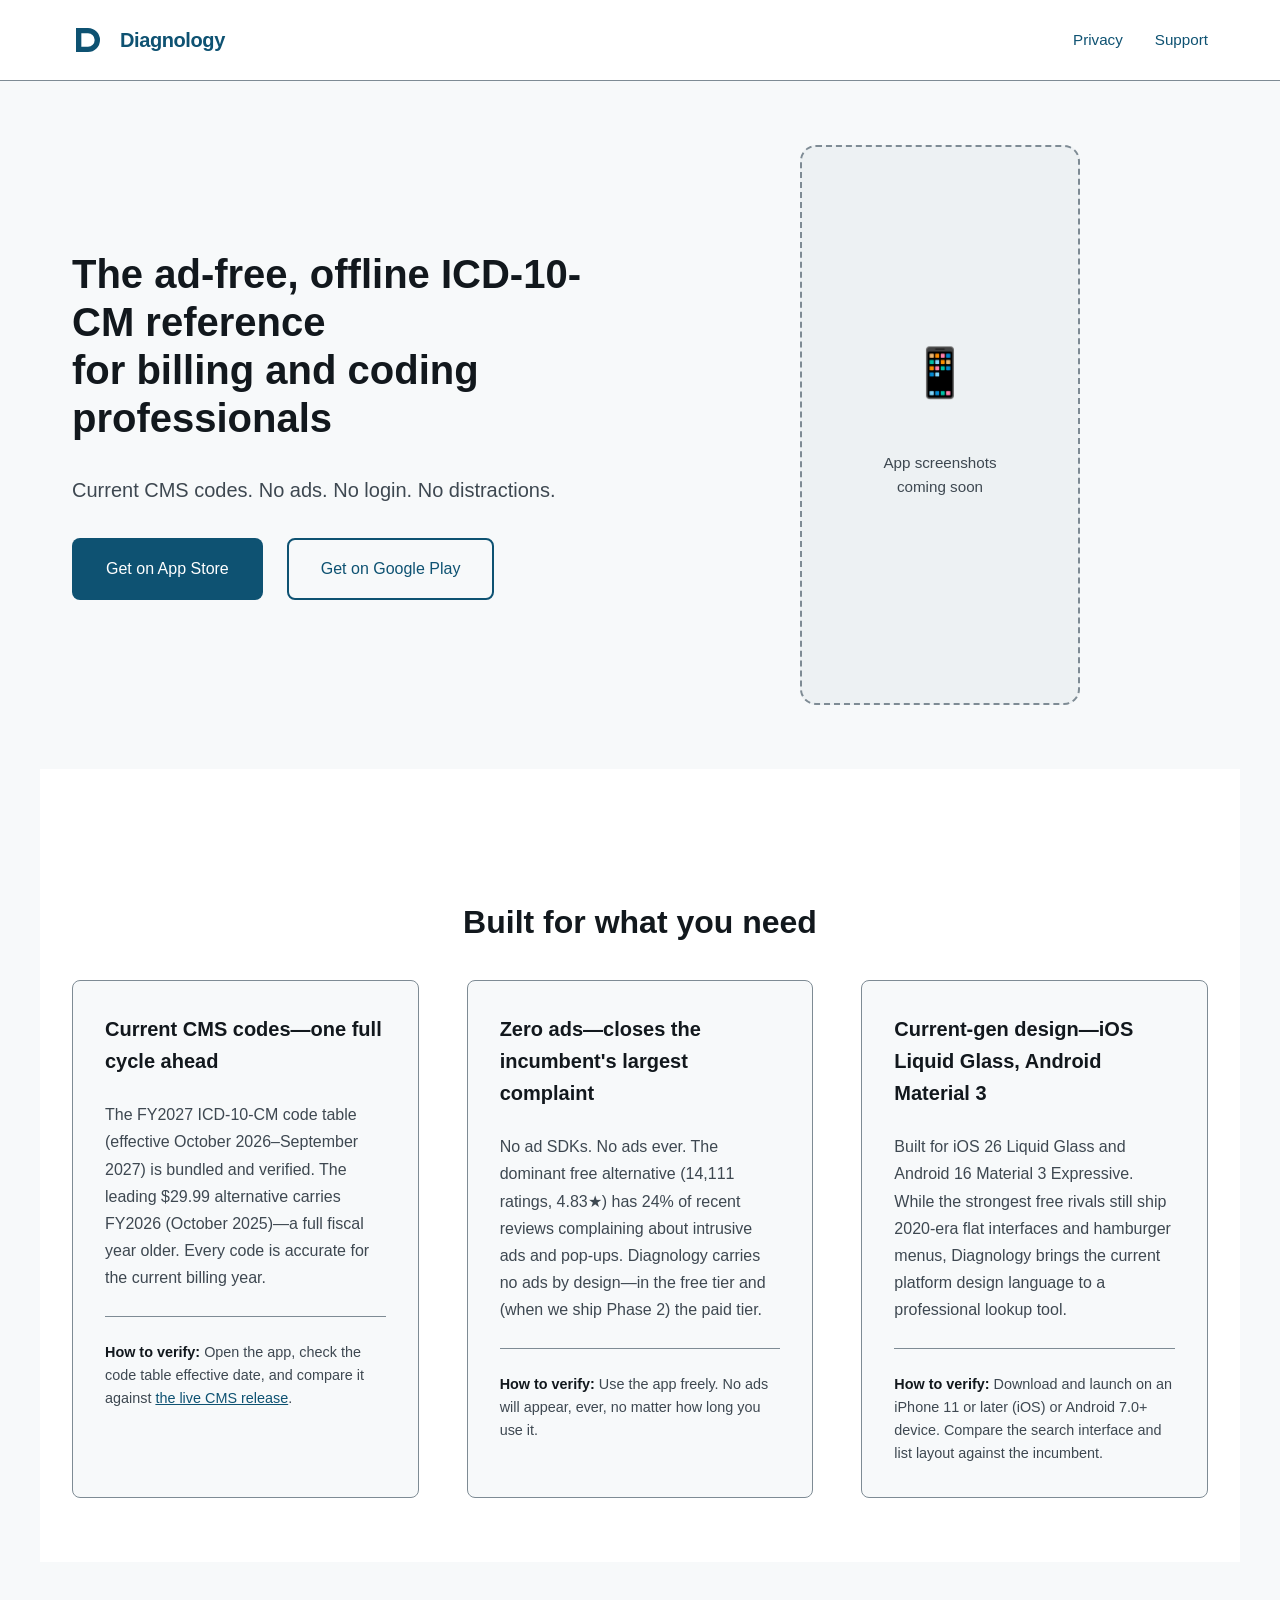
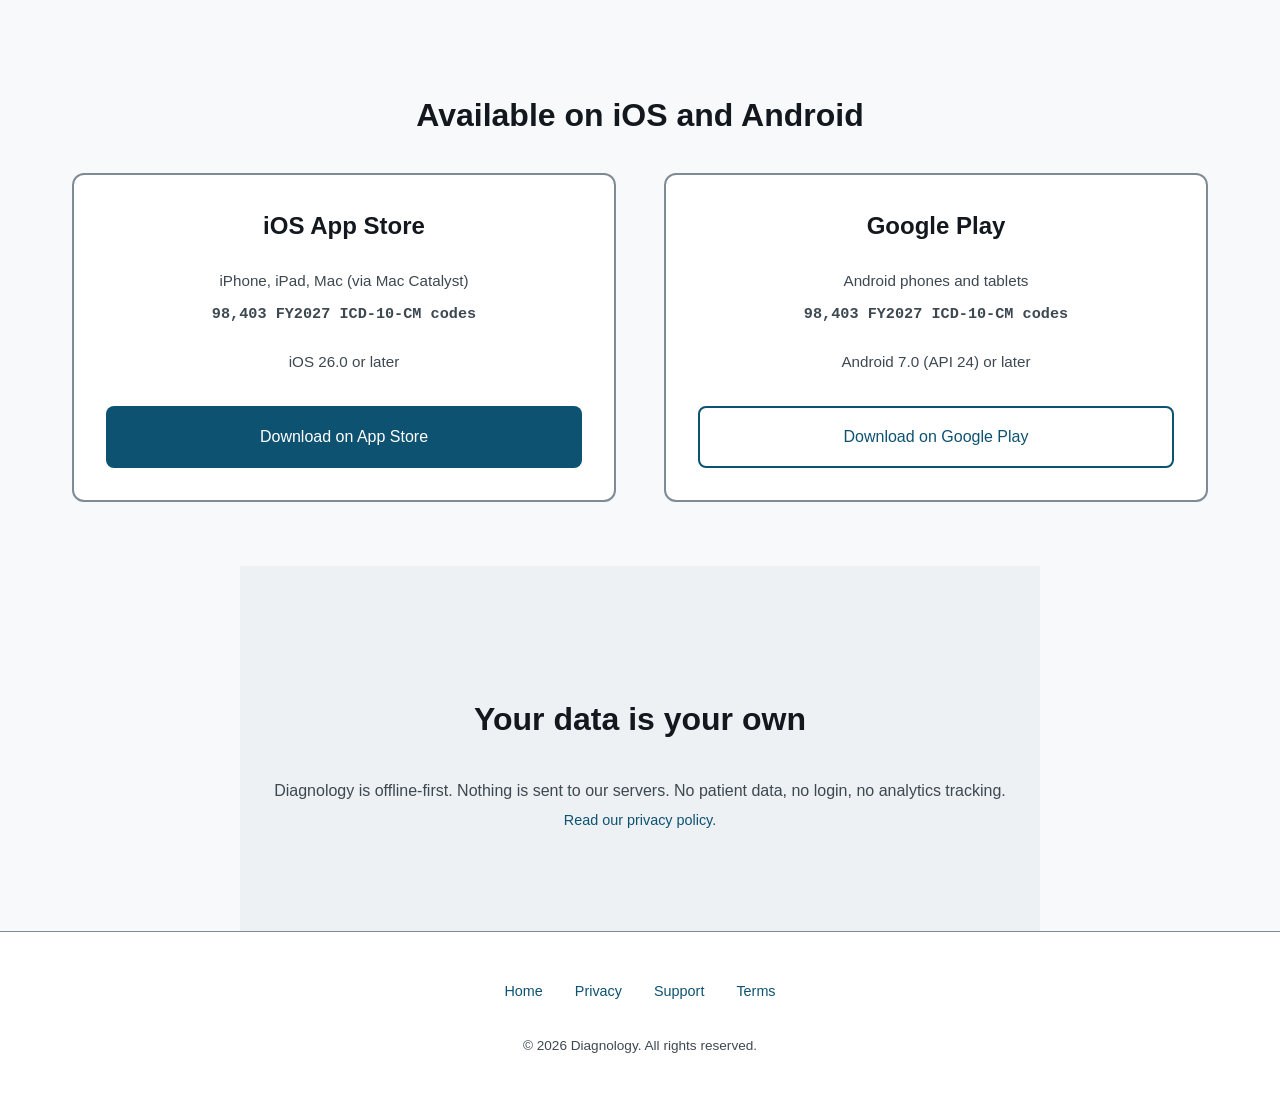
==== index.html @ 4ceb3aea "Diagnology: home, privacy, support and terms pages" ====
<!DOCTYPE html>
<html lang="en">
<head>
    <meta charset="UTF-8">
    <meta name="viewport" content="width=device-width, initial-scale=1.0">
    <title>Diagnology – ICD-10-CM Code Finder & Reference</title>
    <meta name="description" content="Ad-free, offline ICD-10-CM diagnosis code lookup with the latest CMS code table. For billing and coding professionals.">
    <meta property="og:title" content="Diagnology – ICD-10-CM Code Finder & Reference">
    <meta property="og:description" content="Ad-free, offline ICD-10-CM diagnosis code lookup with the latest CMS code table.">
    <meta property="og:type" content="website">
    <meta property="og:url" content="https://soloinc-projects.github.io/diagnology/">
    <meta name="twitter:card" content="summary_large_image">
    <meta name="twitter:title" content="Diagnology – ICD-10-CM Code Finder & Reference">
    <meta name="twitter:description" content="Ad-free, offline ICD-10-CM diagnosis code lookup with the latest CMS code table.">
    <link rel="canonical" href="https://soloinc-projects.github.io/diagnology/">
    <link rel="stylesheet" href="style.css">
    <link rel="icon" href="data:image/svg+xml,<svg xmlns='http://www.w3.org/2000/svg' viewBox='0 0 24 24'><circle cx='12' cy='12' r='11' fill='%230E5272'/><path fill='%23ffffff' fill-rule='evenodd' d='M3,3 H12 A9,9 0 0 1 12,21 H3 Z M7,7 H12 A5,5 0 0 1 12,17 H7 Z'/></svg>">
    <script type="application/ld+json">
    {
      "@context": "https://schema.org",
      "@type": "SoftwareApplication",
      "name": "Diagnology",
      "alternateName": "ICD-10-CM Code Finder & Reference",
      "description": "Ad-free, offline ICD-10-CM diagnosis code lookup with the latest CMS code table for billing and coding professionals",
      "url": "https://soloinc-projects.github.io/diagnology/",
      "applicationCategory": "MedicalApplication",
      "operatingSystem": ["iOS 26.0+", "Android 7.0+"],
      "offers": [
        {
          "@type": "Offer",
          "name": "Free",
          "price": "0",
          "priceCurrency": "USD",
          "url": "https://soloinc-projects.github.io/diagnology/"
        }
      ],
      "aggregateRating": {
        "@type": "AggregateRating",
        "@pending": true,
        "description": "Ratings will be available after launch"
      },
      "author": {
        "@type": "Organization",
        "name": "Diagnology"
      },
      "releaseDate": "2026-10-16"
    }
    </script>
</head>
<body>
    <header class="site-header">
        <nav class="nav-bar">
            <a href="/" class="logo-link" aria-label="Diagnology home">
                <svg class="logo" viewBox="0 0 24 24" aria-hidden="true">
                    <path fill="currentColor" fill-rule="evenodd" d="M3,3 H12 A9,9 0 0 1 12,21 H3 Z M7,7 H12 A5,5 0 0 1 12,17 H7 Z"/>
                </svg>
                <span class="logo-text">Diagnology</span>
            </a>
            <div class="nav-links">
                <a href="/privacy" class="nav-link">Privacy</a>
                <a href="/support" class="nav-link">Support</a>
            </div>
        </nav>
    </header>

    <main>
        <!-- Hero -->
        <section class="hero">
            <div class="hero-content">
                <h1 class="hero-headline">
                    The ad-free, offline ICD-10-CM reference<br>for billing and coding professionals
                </h1>
                <p class="hero-subheadline">
                    Current CMS codes. No ads. No login. No distractions.
                </p>
                <div class="cta-group">
                    <a href="#app-store-cta" class="cta-button cta-primary">Get on App Store</a>
                    <a href="#play-store-cta" class="cta-button cta-secondary">Get on Google Play</a>
                </div>
            </div>
            <div class="hero-visual">
                <div class="screenshot-placeholder">
                    <div class="placeholder-icon">📱</div>
                    <p>App screenshots<br/>coming soon</p>
                </div>
            </div>
        </section>

        <!-- Proof Points -->
        <section class="proof-points">
            <h2 class="section-title">Built for what you need</h2>

            <div class="proof-grid">
                <article class="proof-point">
                    <h3>Current CMS codes—one full cycle ahead</h3>
                    <p>
                        The FY2027 ICD-10-CM code table (effective October 2026–September 2027) is bundled and verified. The leading $29.99 alternative carries FY2026 (October 2025)—a full fiscal year older. Every code is accurate for the current billing year.
                    </p>
                    <div class="proof-meta">
                        <strong>How to verify:</strong> Open the app, check the code table effective date, and compare it against <a href="https://www.cdc.gov/icd/icd-10-cm" target="_blank" class="proof-link">the live CMS release</a>.
                    </div>
                </article>

                <article class="proof-point">
                    <h3>Zero ads—closes the incumbent's largest complaint</h3>
                    <p>
                        No ad SDKs. No ads ever. The dominant free alternative (14,111 ratings, 4.83★) has 24% of recent reviews complaining about intrusive ads and pop-ups. Diagnology carries no ads by design—in the free tier and (when we ship Phase 2) the paid tier.
                    </p>
                    <div class="proof-meta">
                        <strong>How to verify:</strong> Use the app freely. No ads will appear, ever, no matter how long you use it.
                    </div>
                </article>

                <article class="proof-point">
                    <h3>Current-gen design—iOS Liquid Glass, Android Material 3</h3>
                    <p>
                        Built for iOS 26 Liquid Glass and Android 16 Material 3 Expressive. While the strongest free rivals still ship 2020-era flat interfaces and hamburger menus, Diagnology brings the current platform design language to a professional lookup tool.
                    </p>
                    <div class="proof-meta">
                        <strong>How to verify:</strong> Download and launch on an iPhone 11 or later (iOS) or Android 7.0+ device. Compare the search interface and list layout against the incumbent.
                    </div>
                </article>
            </div>
        </section>

        <!-- Call to Action by Platform -->
        <section class="download-section">
            <h2 class="section-title">Available on iOS and Android</h2>

            <div class="download-cards">
                <div class="download-card">
                    <h3>iOS App Store</h3>
                    <p>iPhone, iPad, Mac (via Mac Catalyst)</p>
                    <p class="code-count">98,403 FY2027 ICD-10-CM codes</p>
                    <p class="requirements">iOS 26.0 or later</p>
                    <a id="app-store-cta" href="#" class="cta-button cta-primary cta-full">Download on App Store</a>
                </div>

                <div class="download-card">
                    <h3>Google Play</h3>
                    <p>Android phones and tablets</p>
                    <p class="code-count">98,403 FY2027 ICD-10-CM codes</p>
                    <p class="requirements">Android 7.0 (API 24) or later</p>
                    <a id="play-store-cta" href="#" class="cta-button cta-secondary cta-full">Download on Google Play</a>
                </div>
            </div>
        </section>

        <!-- Privacy Note -->
        <section class="privacy-note">
            <h2 class="section-title">Your data is your own</h2>
            <p>
                Diagnology is offline-first. Nothing is sent to our servers. No patient data, no login, no analytics tracking.
                <a href="/privacy" class="footer-link">Read our privacy policy.</a>
            </p>
        </section>
    </main>

    <footer class="site-footer">
        <nav class="footer-nav">
            <a href="/" class="footer-link">Home</a>
            <a href="/privacy" class="footer-link">Privacy</a>
            <a href="/support" class="footer-link">Support</a>
            <a href="/terms" class="footer-link">Terms</a>
        </nav>
        <p class="footer-copyright">
            © 2026 Diagnology. All rights reserved.
        </p>
    </footer>
</body>
</html>
---- style.css ----
/* Diagnology Landing Page – Design Tokens */

:root {
  /* Brand palette */
  --color-brand-100: #D7E9F2;
  --color-brand-300: #6FB6D9;
  --color-brand-500: #1578A3;
  --color-brand-700: #0E5272;
  --color-brand-900: #0A2F44;

  /* Neutral ramp */
  --color-neutral-0: #FFFFFF;
  --color-neutral-50: #F7F9FA;
  --color-neutral-100: #EDF1F3;
  --color-neutral-300: #C3CBD0;
  --color-neutral-500: #7E8B94;
  --color-neutral-600: #5E6A73;
  --color-neutral-700: #3E4851;
  --color-neutral-800: #2B3A42;
  --color-neutral-850: #1C242A;
  --color-neutral-900: #141A1F;
  --color-neutral-950: #12181D;
  --color-neutral-975: #0A0E11;

  /* Semantic colors – light theme (default) */
  --color-background: var(--color-neutral-50);
  --color-surface: var(--color-neutral-0);
  --color-surface-muted: var(--color-neutral-100);
  --color-border: var(--color-neutral-500);
  --color-text-primary: var(--color-neutral-950);
  --color-text-secondary: var(--color-neutral-700);
  --color-brand-primary: var(--color-brand-700);
  --color-on-brand: var(--color-neutral-0);
  --color-code-text: var(--color-neutral-800);

  /* Typography */
  --font-ui: "IBM Plex Sans", -apple-system, BlinkMacSystemFont, "Segoe UI", sans-serif;
  --font-code: "IBM Plex Mono", "Courier New", monospace;
  --font-weight-regular: 400;
  --font-weight-medium: 500;
  --font-weight-semibold: 600;

  /* Spacing */
  --space-xs: 0.5rem;
  --space-sm: 1rem;
  --space-md: 1.5rem;
  --space-lg: 2rem;
  --space-xl: 3rem;
  --space-2xl: 4rem;

  /* Sizing */
  --max-width: 1200px;
  --max-width-narrow: 800px;
}

/* Dark theme */
@media (prefers-color-scheme: dark) {
  :root {
    --color-background: var(--color-neutral-975);
    --color-surface: var(--color-neutral-900);
    --color-surface-muted: var(--color-neutral-850);
    --color-border: var(--color-neutral-600);
    --color-text-primary: #F3F6F7;
    --color-text-secondary: var(--color-neutral-300);
    --color-brand-primary: var(--color-brand-300);
    --color-on-brand: var(--color-neutral-975);
    --color-code-text: var(--color-neutral-300);
  }
}

/* Global */
* {
  box-sizing: border-box;
}

html {
  scroll-behavior: smooth;
}

body {
  margin: 0;
  padding: 0;
  font-family: var(--font-ui);
  font-size: 16px;
  line-height: 1.6;
  color: var(--color-text-primary);
  background-color: var(--color-background);
}

a {
  color: var(--color-brand-primary);
  text-decoration: none;
  transition: opacity 0.2s;
}

a:hover {
  opacity: 0.8;
}

a:active {
  opacity: 0.7;
}

/* Header & Navigation */
.site-header {
  background-color: var(--color-surface);
  border-bottom: 1px solid var(--color-border);
  position: sticky;
  top: 0;
  z-index: 100;
}

.nav-bar {
  display: flex;
  justify-content: space-between;
  align-items: center;
  max-width: var(--max-width);
  margin: 0 auto;
  padding: var(--space-md) var(--space-lg);
  gap: var(--space-xl);
}

.logo-link {
  display: flex;
  align-items: center;
  gap: var(--space-sm);
  font-weight: var(--font-weight-semibold);
  color: var(--color-brand-primary);
  font-size: 1.25rem;
  letter-spacing: -0.02em;
}

.logo {
  width: 32px;
  height: 32px;
  color: var(--color-brand-primary);
}

.nav-links {
  display: flex;
  gap: var(--space-lg);
}

.nav-link {
  font-size: 0.95rem;
  font-weight: var(--font-weight-medium);
}

/* Main Content */
main {
  max-width: var(--max-width);
  margin: 0 auto;
}

/* Hero Section */
.hero {
  display: grid;
  grid-template-columns: 1fr 1fr;
  gap: var(--space-2xl);
  align-items: center;
  padding: var(--space-2xl) var(--space-lg);
}

.hero-content {
  display: flex;
  flex-direction: column;
  gap: var(--space-lg);
}

.hero-headline {
  font-size: 2.5rem;
  font-weight: var(--font-weight-semibold);
  line-height: 1.2;
  margin: 0;
  color: var(--color-text-primary);
}

.hero-subheadline {
  font-size: 1.25rem;
  color: var(--color-text-secondary);
  margin: 0;
  font-weight: var(--font-weight-regular);
}

.cta-group {
  display: flex;
  gap: var(--space-md);
  flex-wrap: wrap;
}

.cta-button {
  display: inline-block;
  padding: var(--space-sm) var(--space-lg);
  border-radius: 0.5rem;
  font-weight: var(--font-weight-medium);
  font-size: 1rem;
  transition: all 0.2s;
  text-align: center;
  border: 2px solid transparent;
}

.cta-primary {
  background-color: var(--color-brand-primary);
  color: var(--color-on-brand);
}

.cta-primary:hover {
  opacity: 0.9;
  transform: translateY(-2px);
}

.cta-secondary {
  background-color: transparent;
  color: var(--color-brand-primary);
  border-color: var(--color-brand-primary);
}

.cta-secondary:hover {
  background-color: var(--color-brand-100);
}

.cta-full {
  width: 100%;
}

/* Hero Visual */
.hero-visual {
  display: flex;
  justify-content: center;
  align-items: center;
}

.screenshot-placeholder {
  display: flex;
  flex-direction: column;
  justify-content: center;
  align-items: center;
  gap: var(--space-md);
  width: 280px;
  height: 560px;
  border: 2px dashed var(--color-border);
  border-radius: 1rem;
  background-color: var(--color-surface-muted);
  color: var(--color-text-secondary);
  font-size: 0.95rem;
  text-align: center;
}

.placeholder-icon {
  font-size: 3rem;
}

/* Section Title */
.section-title {
  font-size: 2rem;
  font-weight: var(--font-weight-semibold);
  margin: var(--space-2xl) 0 var(--space-lg) 0;
  color: var(--color-text-primary);
  text-align: center;
}

/* Proof Points */
.proof-points {
  padding: var(--space-2xl) var(--space-lg);
  background-color: var(--color-surface);
}

.proof-grid {
  display: grid;
  grid-template-columns: repeat(auto-fit, minmax(300px, 1fr));
  gap: var(--space-xl);
  margin-top: var(--space-lg);
}

.proof-point {
  padding: var(--space-lg);
  border: 1px solid var(--color-border);
  border-radius: 0.5rem;
  background-color: var(--color-background);
}

.proof-point h3 {
  margin: 0 0 var(--space-md) 0;
  font-size: 1.25rem;
  font-weight: var(--font-weight-semibold);
  color: var(--color-text-primary);
}

.proof-point p {
  margin: 0 0 var(--space-md) 0;
  color: var(--color-text-secondary);
  line-height: 1.7;
}

.proof-meta {
  font-size: 0.9rem;
  color: var(--color-text-secondary);
  border-top: 1px solid var(--color-border);
  padding-top: var(--space-md);
  margin-top: var(--space-md);
}

.proof-meta strong {
  font-weight: var(--font-weight-semibold);
  color: var(--color-text-primary);
}

.proof-link {
  text-decoration: underline;
}

/* Download Section */
.download-section {
  padding: var(--space-2xl) var(--space-lg);
  background-color: var(--color-background);
}

.download-cards {
  display: grid;
  grid-template-columns: repeat(auto-fit, minmax(320px, 1fr));
  gap: var(--space-xl);
  margin-top: var(--space-lg);
}

.download-card {
  padding: var(--space-lg);
  border: 2px solid var(--color-border);
  border-radius: 0.75rem;
  background-color: var(--color-surface);
  text-align: center;
}

.download-card h3 {
  margin: 0 0 var(--space-md) 0;
  font-size: 1.5rem;
  font-weight: var(--font-weight-semibold);
  color: var(--color-text-primary);
}

.download-card p {
  margin: 0.5rem 0;
  color: var(--color-text-secondary);
  font-size: 0.95rem;
}

.code-count {
  font-family: var(--font-code);
  font-weight: var(--font-weight-semibold);
  color: var(--color-brand-primary);
}

.requirements {
  font-size: 0.85rem;
  color: var(--color-text-secondary);
  margin-top: var(--space-md) !important;
}

.download-card .cta-button {
  margin-top: var(--space-md);
}

/* Privacy Note */
.privacy-note {
  padding: var(--space-2xl) var(--space-lg);
  background-color: var(--color-surface-muted);
  text-align: center;
  max-width: var(--max-width-narrow);
  margin-left: auto;
  margin-right: auto;
}

.privacy-note p {
  margin: var(--space-lg) 0;
  color: var(--color-text-secondary);
  line-height: 1.8;
}

/* Footer */
.site-footer {
  padding: var(--space-xl) var(--space-lg);
  background-color: var(--color-surface);
  border-top: 1px solid var(--color-border);
  text-align: center;
}

.footer-nav {
  display: flex;
  justify-content: center;
  gap: var(--space-lg);
  flex-wrap: wrap;
  margin-bottom: var(--space-lg);
}

.footer-link {
  font-size: 0.9rem;
  color: var(--color-brand-primary);
  font-weight: var(--font-weight-medium);
}

.footer-copyright {
  margin: 0;
  font-size: 0.85rem;
  color: var(--color-text-secondary);
}

/* Responsive */
@media (max-width: 768px) {
  .hero {
    grid-template-columns: 1fr;
    padding: var(--space-xl) var(--space-md);
  }

  .hero-headline {
    font-size: 2rem;
  }

  .hero-subheadline {
    font-size: 1.1rem;
  }

  .nav-bar {
    padding: var(--space-md);
    gap: var(--space-lg);
  }

  .nav-links {
    gap: var(--space-md);
  }

  .cta-group {
    flex-direction: column;
  }

  .cta-button {
    width: 100%;
  }

  .section-title {
    font-size: 1.75rem;
  }

  .proof-grid {
    grid-template-columns: 1fr;
  }

  .download-cards {
    grid-template-columns: 1fr;
  }
}

@media (max-width: 480px) {
  .hero-headline {
    font-size: 1.75rem;
  }

  .hero-subheadline {
    font-size: 1rem;
  }

  .logo-text {
    display: none;
  }

  main {
    padding-left: var(--space-md);
    padding-right: var(--space-md);
  }
}
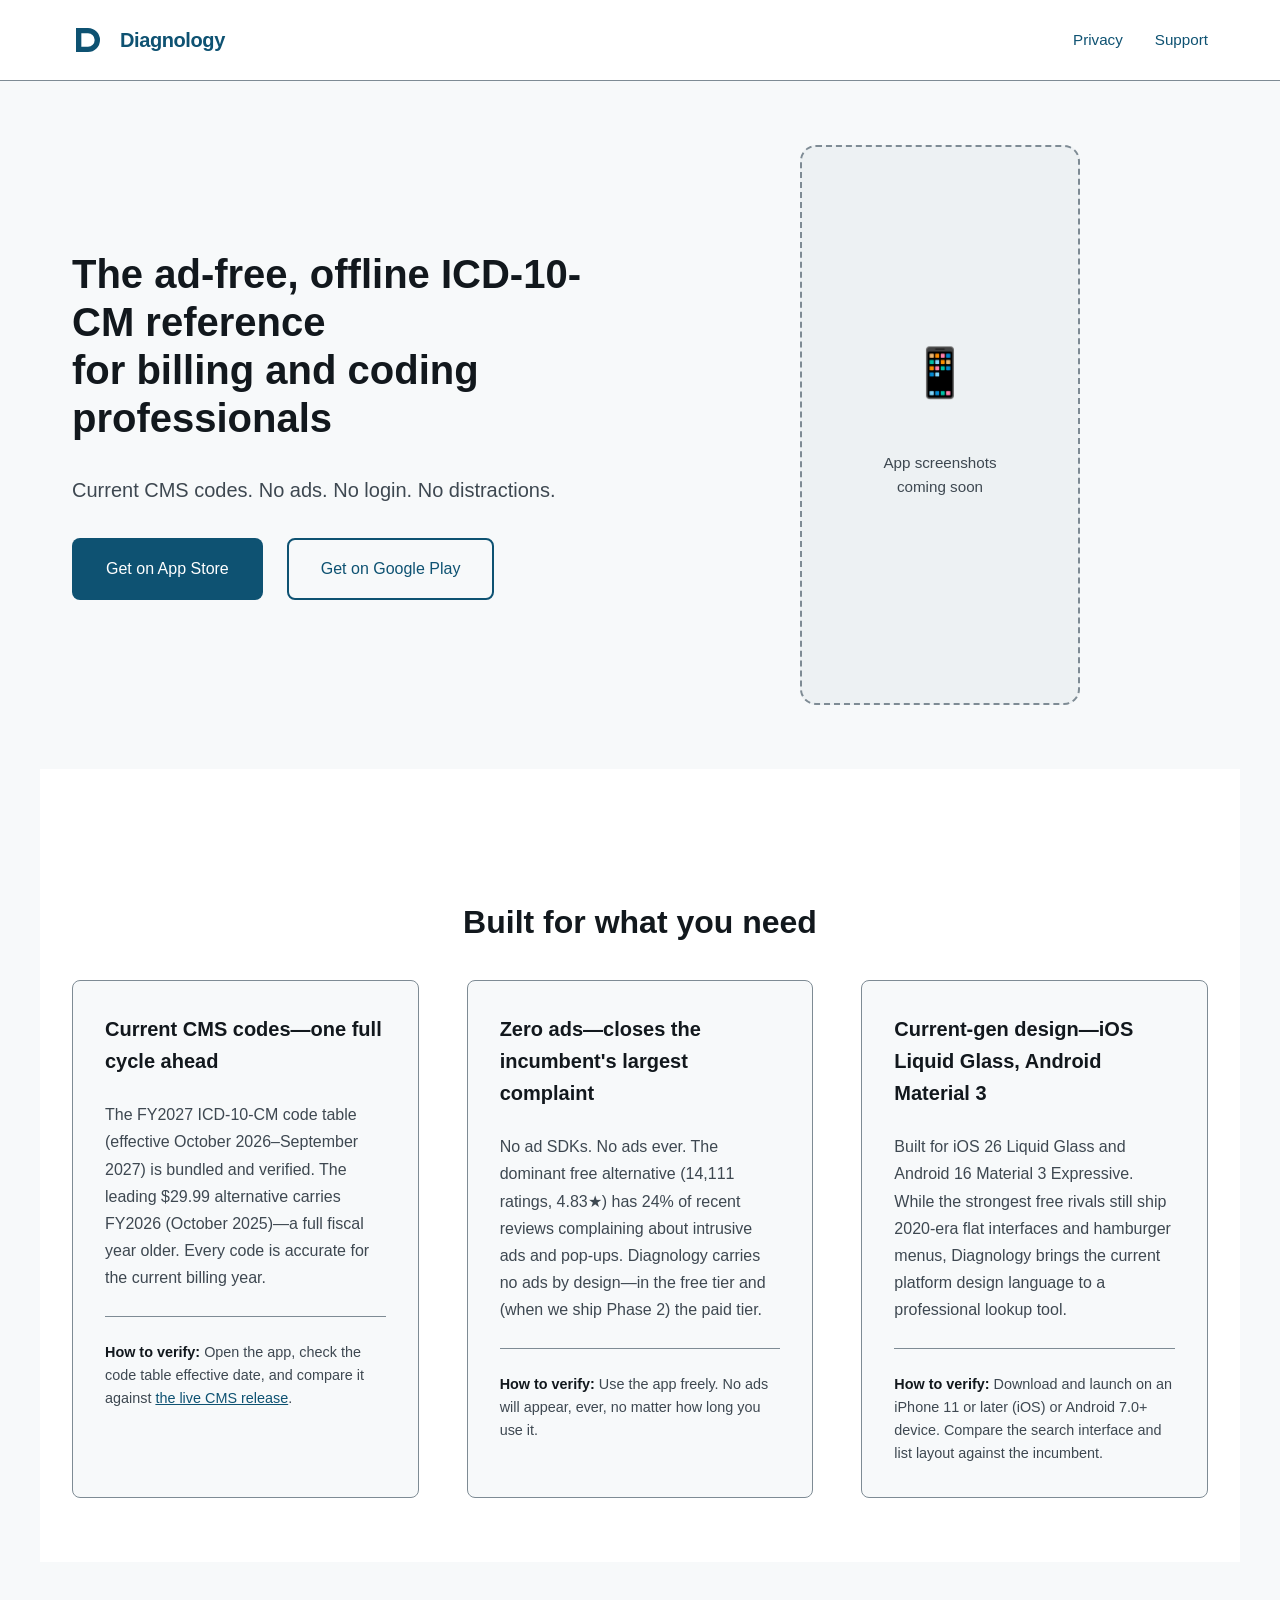
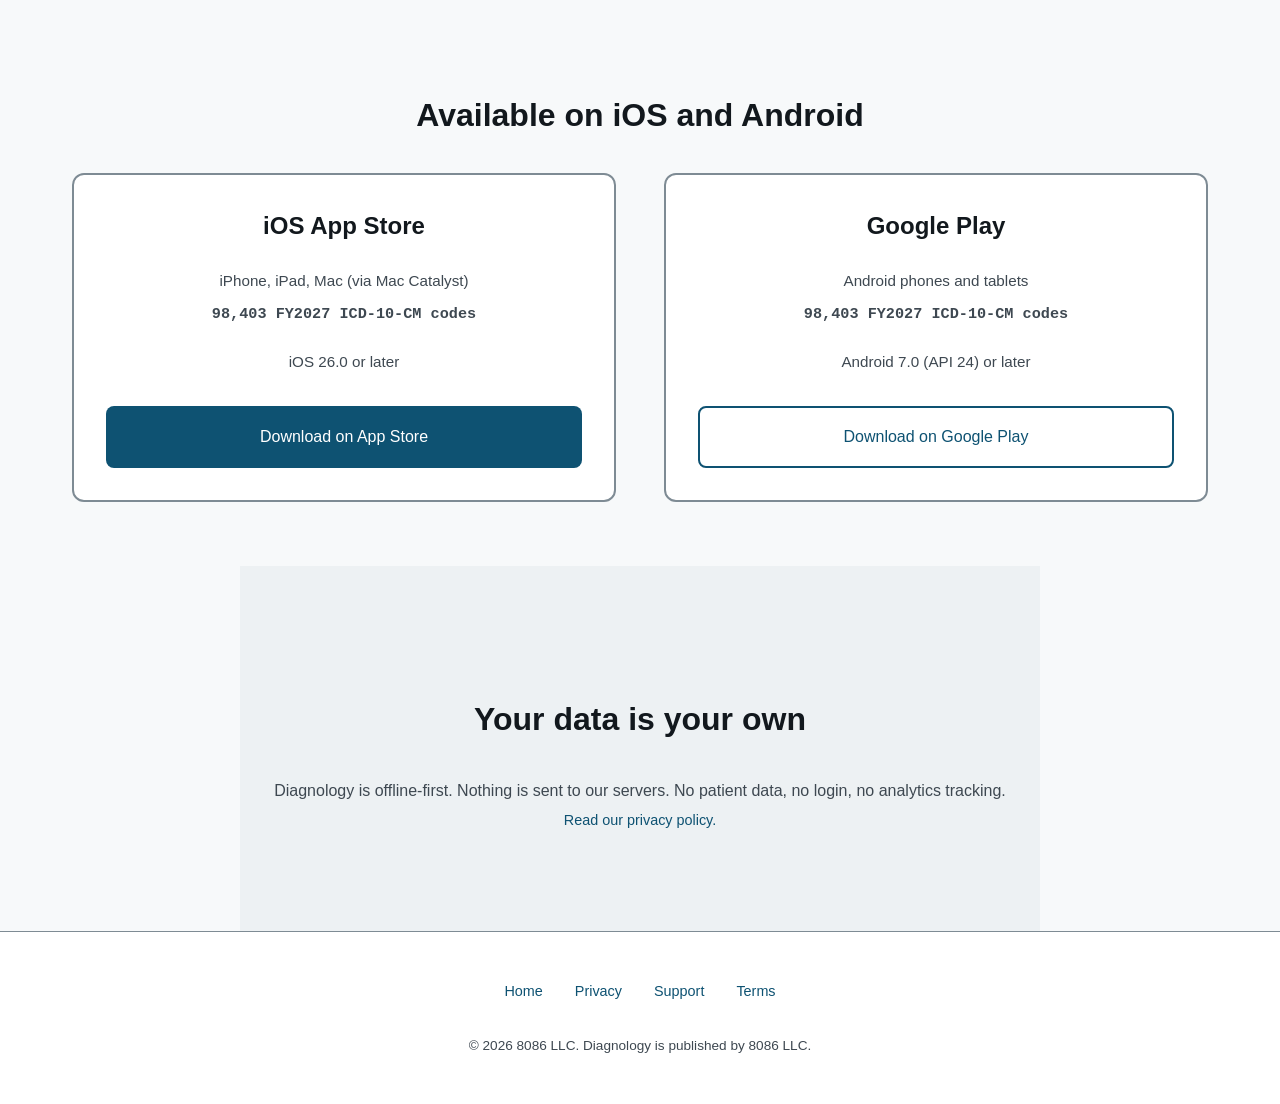
==== commit 22ac6b6a: "D3: privacy policy matches the build; links work under /diagnology/ The policy now names 8086 LLC an" ====
--- a/index.html
+++ b/index.html
@@ -50,15 +50,15 @@
 <body>
     <header class="site-header">
         <nav class="nav-bar">
-            <a href="/" class="logo-link" aria-label="Diagnology home">
+            <a href="./" class="logo-link" aria-label="Diagnology home">
                 <svg class="logo" viewBox="0 0 24 24" aria-hidden="true">
                     <path fill="currentColor" fill-rule="evenodd" d="M3,3 H12 A9,9 0 0 1 12,21 H3 Z M7,7 H12 A5,5 0 0 1 12,17 H7 Z"/>
                 </svg>
                 <span class="logo-text">Diagnology</span>
             </a>
             <div class="nav-links">
-                <a href="/privacy" class="nav-link">Privacy</a>
-                <a href="/support" class="nav-link">Support</a>
+                <a href="privacy.html" class="nav-link">Privacy</a>
+                <a href="support.html" class="nav-link">Support</a>
             </div>
         </nav>
     </header>
@@ -151,20 +151,20 @@
             <h2 class="section-title">Your data is your own</h2>
             <p>
                 Diagnology is offline-first. Nothing is sent to our servers. No patient data, no login, no analytics tracking.
-                <a href="/privacy" class="footer-link">Read our privacy policy.</a>
+                <a href="privacy.html" class="footer-link">Read our privacy policy.</a>
             </p>
         </section>
     </main>
 
     <footer class="site-footer">
         <nav class="footer-nav">
-            <a href="/" class="footer-link">Home</a>
-            <a href="/privacy" class="footer-link">Privacy</a>
-            <a href="/support" class="footer-link">Support</a>
-            <a href="/terms" class="footer-link">Terms</a>
+            <a href="./" class="footer-link">Home</a>
+            <a href="privacy.html" class="footer-link">Privacy</a>
+            <a href="support.html" class="footer-link">Support</a>
+            <a href="terms.html" class="footer-link">Terms</a>
         </nav>
         <p class="footer-copyright">
-            © 2026 Diagnology. All rights reserved.
+            © 2026 8086 LLC. Diagnology is published by 8086 LLC.
         </p>
     </footer>
 </body>
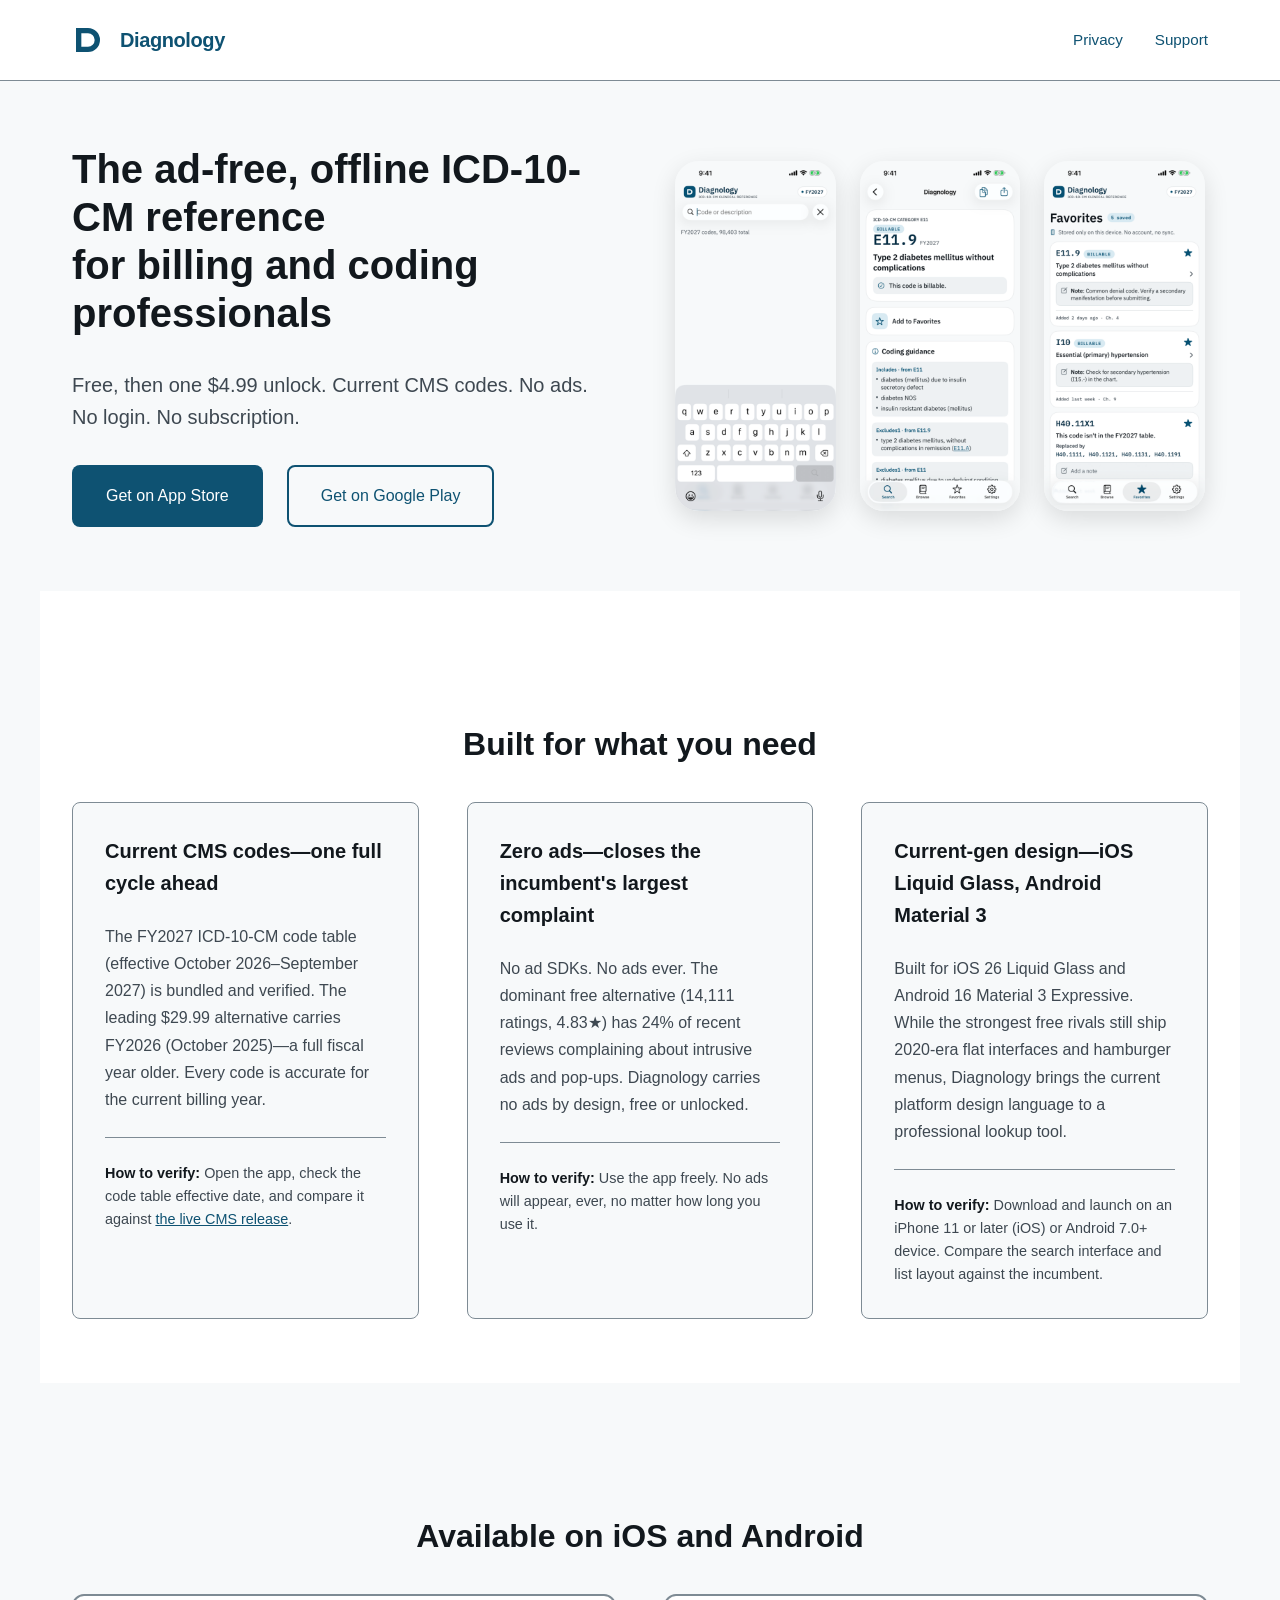
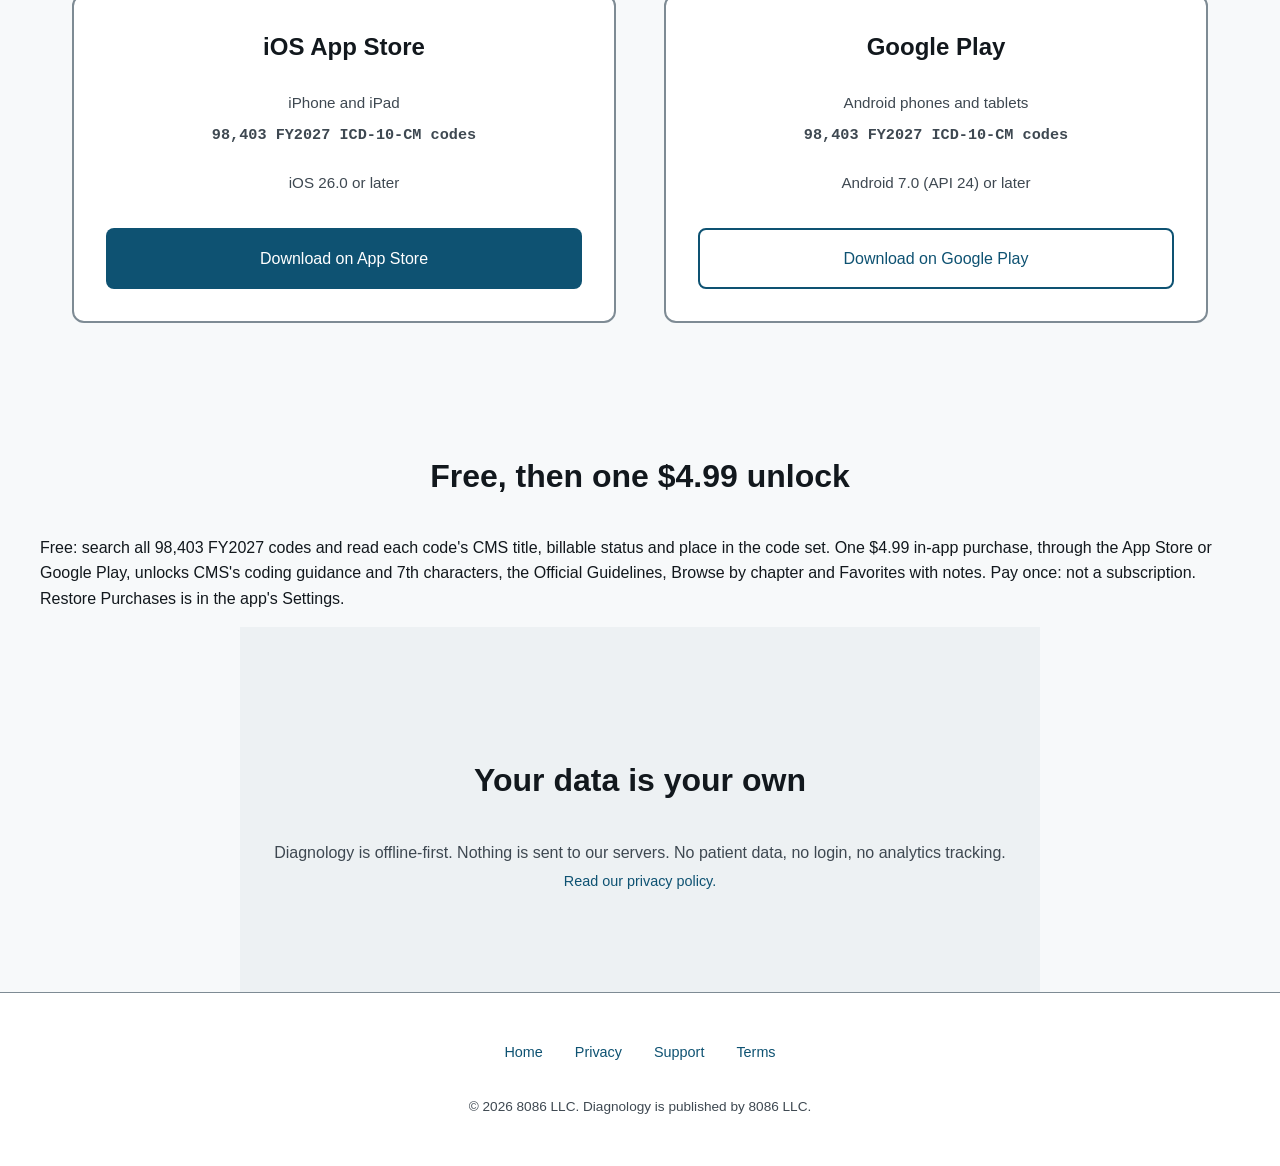
==== commit 2e8b4e2e: "Free, then one $4.99 unlock: price section, real screenshots, privacy page covers the purchase Drops" ====
--- a/index.html
+++ b/index.html
@@ -28,8 +28,15 @@
       "offers": [
         {
           "@type": "Offer",
-          "name": "Free",
+          "name": "Free download",
           "price": "0",
+          "priceCurrency": "USD",
+          "url": "https://soloinc-projects.github.io/diagnology/"
+        },
+        {
+          "@type": "Offer",
+          "name": "Diagnology Full Unlock (one-time in-app purchase)",
+          "price": "4.99",
           "priceCurrency": "USD",
           "url": "https://soloinc-projects.github.io/diagnology/"
         }
@@ -71,7 +78,7 @@
                     The ad-free, offline ICD-10-CM reference<br>for billing and coding professionals
                 </h1>
                 <p class="hero-subheadline">
-                    Current CMS codes. No ads. No login. No distractions.
+                    Free, then one $4.99 unlock. Current CMS codes. No ads. No login. No subscription.
                 </p>
                 <div class="cta-group">
                     <a href="#app-store-cta" class="cta-button cta-primary">Get on App Store</a>
@@ -79,9 +86,10 @@
                 </div>
             </div>
             <div class="hero-visual">
-                <div class="screenshot-placeholder">
-                    <div class="placeholder-icon">📱</div>
-                    <p>App screenshots<br/>coming soon</p>
+                <div class="screenshot-row">
+                    <img src="screenshots/01-search.png" width="230" height="500" alt="Diagnology's Search screen: the FY2027 code table, 98,403 codes, ready to search">
+                    <img src="screenshots/03-detail.png" width="230" height="500" alt="Code Detail for a code: its billable status and CMS's coding guidance (with the unlock)">
+                    <img src="screenshots/05-favorites.png" width="230" height="500" alt="Favorites with notes (with the unlock)">
                 </div>
             </div>
         </section>
@@ -104,7 +112,7 @@
                 <article class="proof-point">
                     <h3>Zero ads—closes the incumbent's largest complaint</h3>
                     <p>
-                        No ad SDKs. No ads ever. The dominant free alternative (14,111 ratings, 4.83★) has 24% of recent reviews complaining about intrusive ads and pop-ups. Diagnology carries no ads by design—in the free tier and (when we ship Phase 2) the paid tier.
+                        No ad SDKs. No ads ever. The dominant free alternative (14,111 ratings, 4.83★) has 24% of recent reviews complaining about intrusive ads and pop-ups. Diagnology carries no ads by design, free or unlocked.
                     </p>
                     <div class="proof-meta">
                         <strong>How to verify:</strong> Use the app freely. No ads will appear, ever, no matter how long you use it.
@@ -130,7 +138,7 @@
             <div class="download-cards">
                 <div class="download-card">
                     <h3>iOS App Store</h3>
-                    <p>iPhone, iPad, Mac (via Mac Catalyst)</p>
+                    <p>iPhone and iPad</p>
                     <p class="code-count">98,403 FY2027 ICD-10-CM codes</p>
                     <p class="requirements">iOS 26.0 or later</p>
                     <a id="app-store-cta" href="#" class="cta-button cta-primary cta-full">Download on App Store</a>
@@ -144,6 +152,12 @@
                     <a id="play-store-cta" href="#" class="cta-button cta-secondary cta-full">Download on Google Play</a>
                 </div>
             </div>
+        </section>
+
+        <!-- Price -->
+        <section class="section">
+            <h2 class="section-title">Free, then one $4.99 unlock</h2>
+            <p>Free: search all 98,403 FY2027 codes and read each code's CMS title, billable status and place in the code set. One $4.99 in-app purchase, through the App Store or Google Play, unlocks CMS's coding guidance and 7th characters, the Official Guidelines, Browse by chapter and Favorites with notes. Pay once: not a subscription. Restore Purchases is in the app's Settings.</p>
         </section>
 
         <!-- Privacy Note -->
--- a/style.css
+++ b/style.css
@@ -466,3 +466,18 @@
     padding-right: var(--space-md);
   }
 }
+
+/* Three screenshots of the built app in the hero, shot by the App Store screenshot test. */
+.screenshot-row {
+    display: flex;
+    gap: var(--space-md, 16px);
+    justify-content: center;
+    flex-wrap: wrap;
+}
+.screenshot-row img {
+    width: 30%;
+    max-width: 230px;
+    height: auto;
+    border-radius: 24px;
+    box-shadow: 0 8px 24px rgba(0, 0, 0, 0.12);
+}
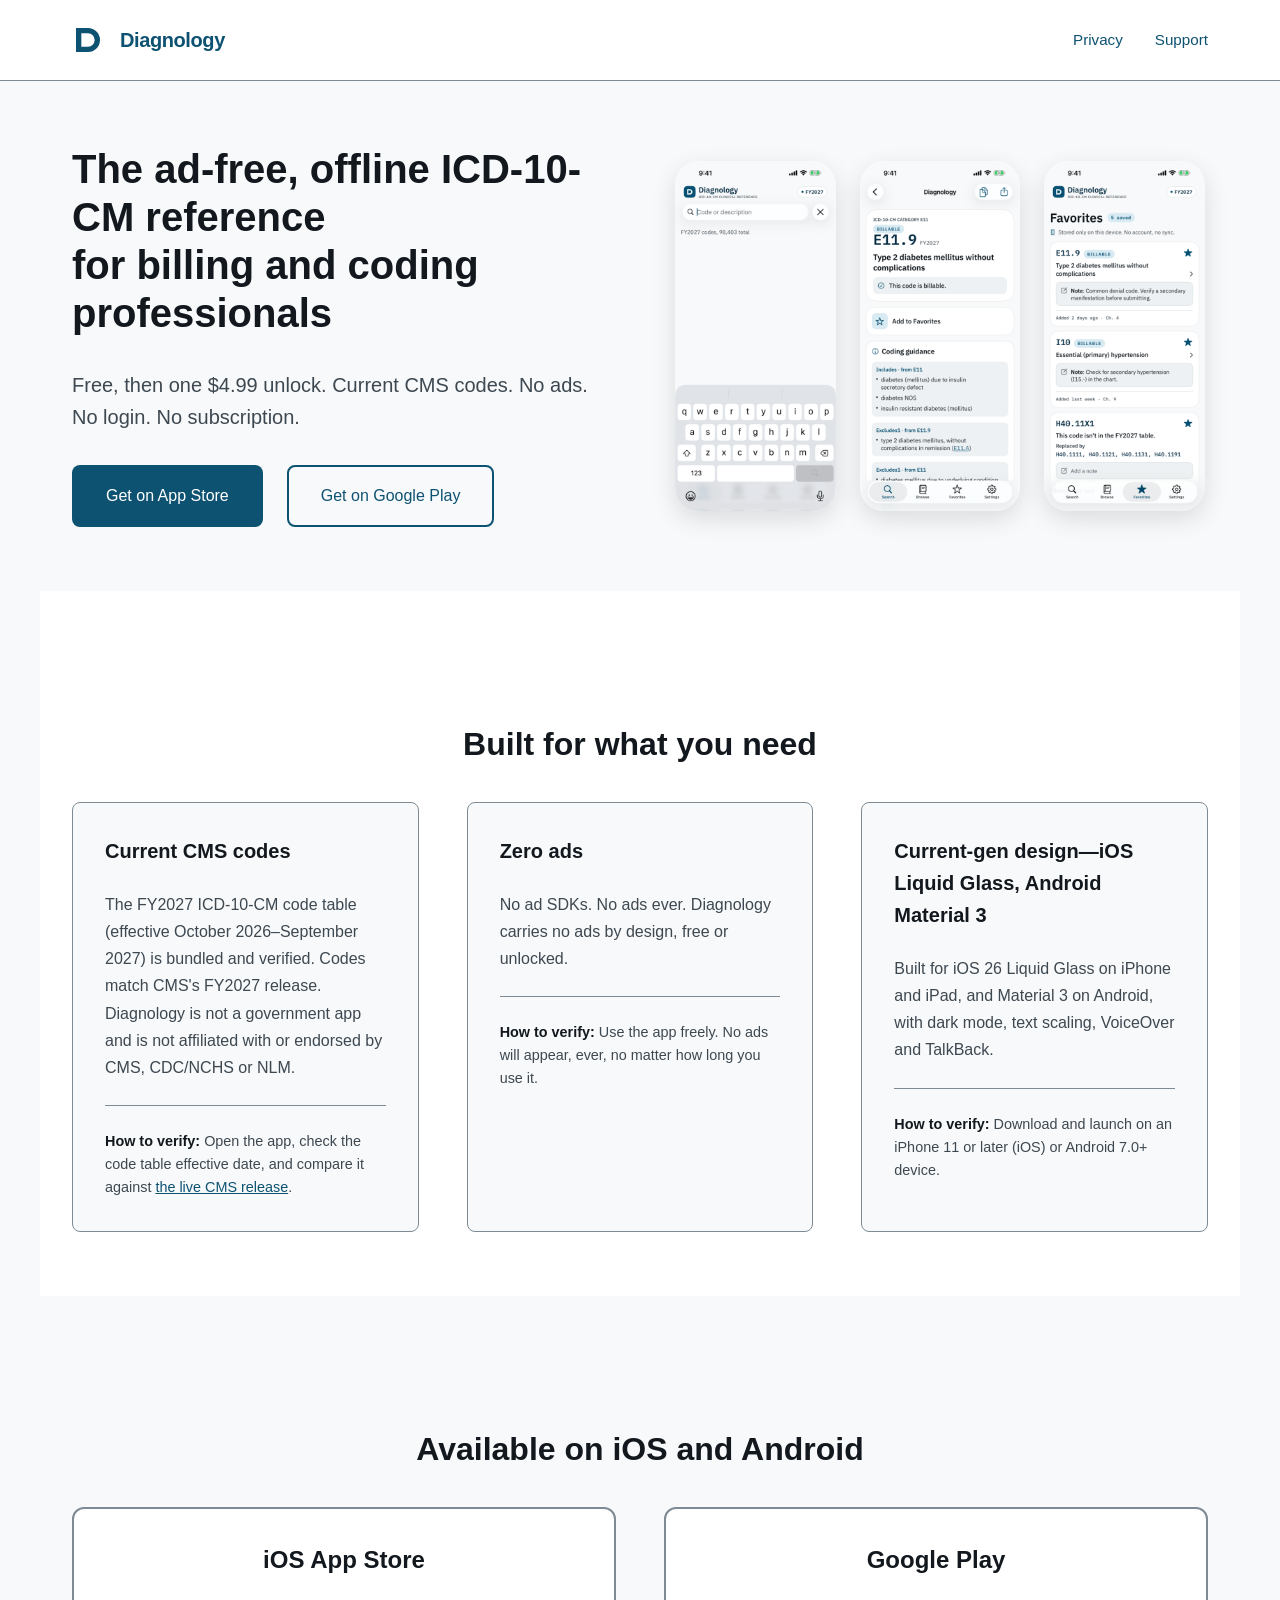
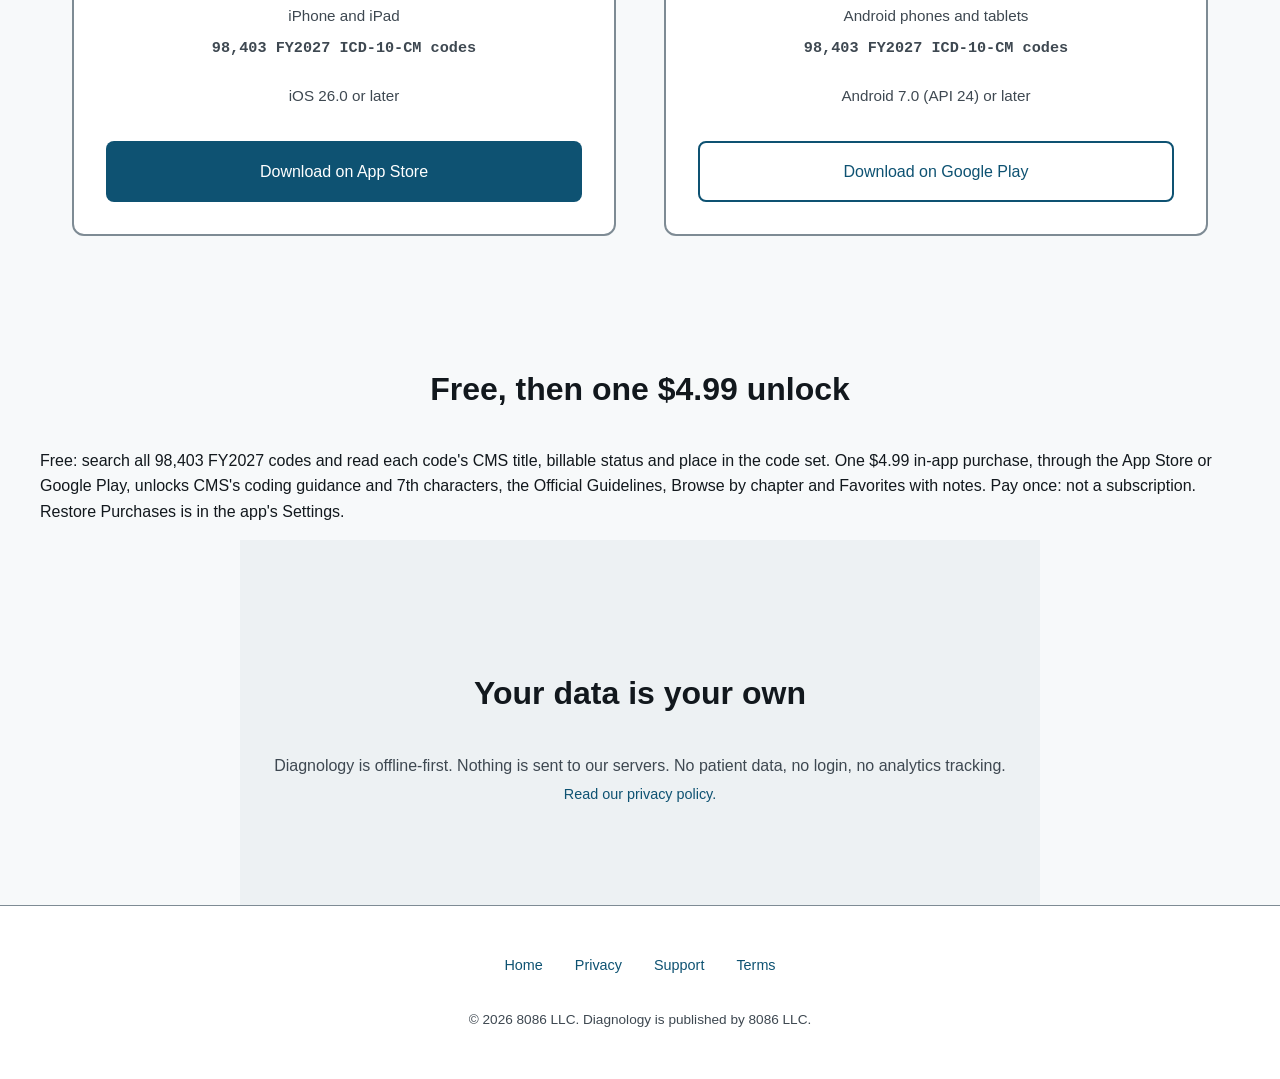
==== commit c569e77f: "support and landing: match the shipped app; no rival comparisons; not-a-government line (rehearsal R" ====
--- a/index.html
+++ b/index.html
@@ -41,11 +41,6 @@
           "url": "https://soloinc-projects.github.io/diagnology/"
         }
       ],
-      "aggregateRating": {
-        "@type": "AggregateRating",
-        "@pending": true,
-        "description": "Ratings will be available after launch"
-      },
       "author": {
         "@type": "Organization",
         "name": "Diagnology"
@@ -100,9 +95,9 @@
 
             <div class="proof-grid">
                 <article class="proof-point">
-                    <h3>Current CMS codes—one full cycle ahead</h3>
+                    <h3>Current CMS codes</h3>
                     <p>
-                        The FY2027 ICD-10-CM code table (effective October 2026–September 2027) is bundled and verified. The leading $29.99 alternative carries FY2026 (October 2025)—a full fiscal year older. Every code is accurate for the current billing year.
+                        The FY2027 ICD-10-CM code table (effective October 2026–September 2027) is bundled and verified. Codes match CMS's FY2027 release. Diagnology is not a government app and is not affiliated with or endorsed by CMS, CDC/NCHS or NLM.
                     </p>
                     <div class="proof-meta">
                         <strong>How to verify:</strong> Open the app, check the code table effective date, and compare it against <a href="https://www.cdc.gov/icd/icd-10-cm" target="_blank" class="proof-link">the live CMS release</a>.
@@ -110,9 +105,9 @@
                 </article>
 
                 <article class="proof-point">
-                    <h3>Zero ads—closes the incumbent's largest complaint</h3>
+                    <h3>Zero ads</h3>
                     <p>
-                        No ad SDKs. No ads ever. The dominant free alternative (14,111 ratings, 4.83★) has 24% of recent reviews complaining about intrusive ads and pop-ups. Diagnology carries no ads by design, free or unlocked.
+                        No ad SDKs. No ads ever. Diagnology carries no ads by design, free or unlocked.
                     </p>
                     <div class="proof-meta">
                         <strong>How to verify:</strong> Use the app freely. No ads will appear, ever, no matter how long you use it.
@@ -122,10 +117,10 @@
                 <article class="proof-point">
                     <h3>Current-gen design—iOS Liquid Glass, Android Material 3</h3>
                     <p>
-                        Built for iOS 26 Liquid Glass and Android 16 Material 3 Expressive. While the strongest free rivals still ship 2020-era flat interfaces and hamburger menus, Diagnology brings the current platform design language to a professional lookup tool.
+                        Built for iOS 26 Liquid Glass on iPhone and iPad, and Material 3 on Android, with dark mode, text scaling, VoiceOver and TalkBack.
                     </p>
                     <div class="proof-meta">
-                        <strong>How to verify:</strong> Download and launch on an iPhone 11 or later (iOS) or Android 7.0+ device. Compare the search interface and list layout against the incumbent.
+                        <strong>How to verify:</strong> Download and launch on an iPhone 11 or later (iOS) or Android 7.0+ device.
                     </div>
                 </article>
             </div>
